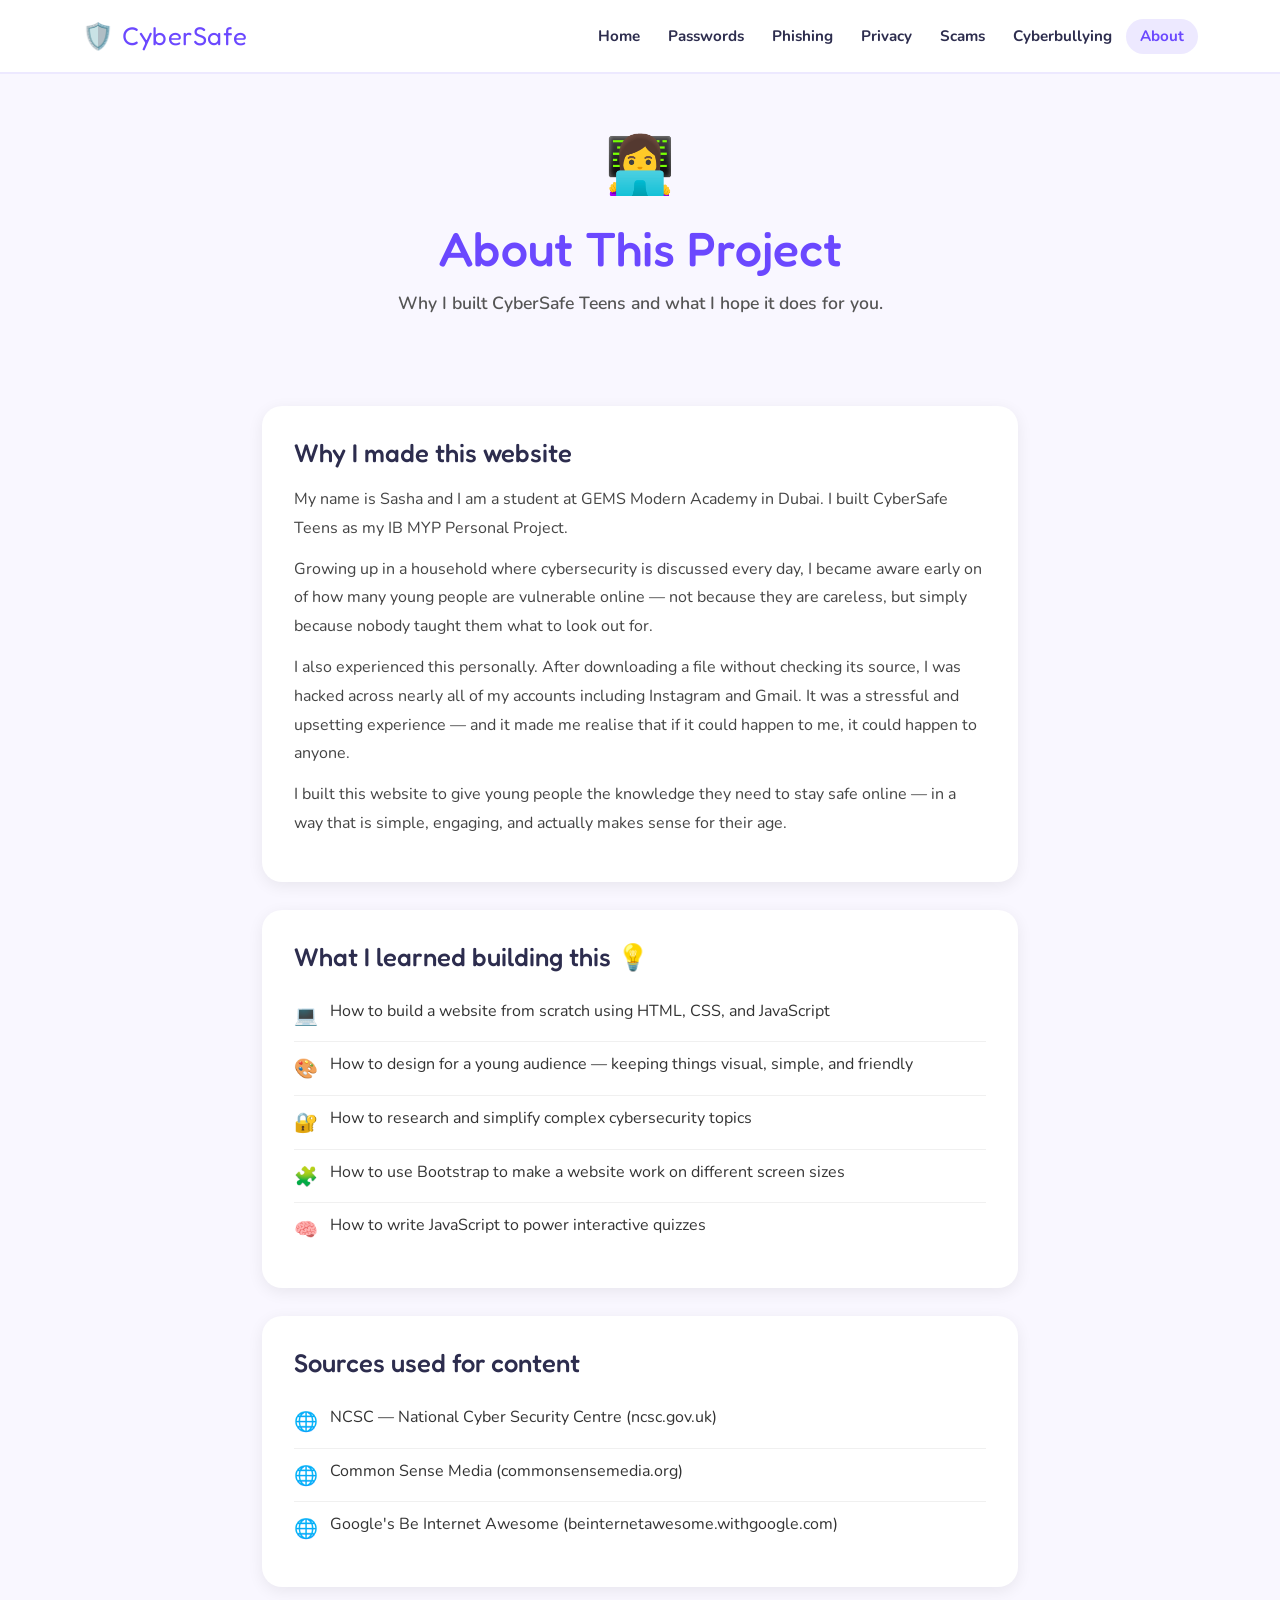
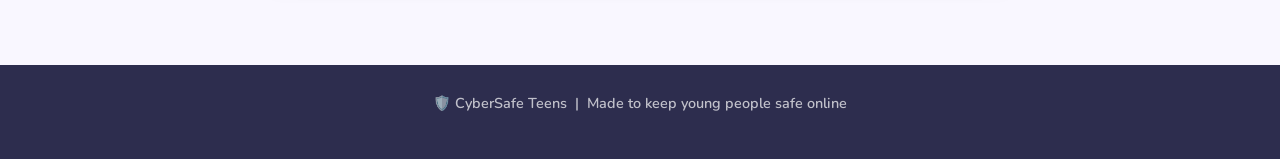
==== about.html @ edcc5175 "Add files via upload" ====
<!DOCTYPE html>
<html lang="en">
<head>
<meta charset="UTF-8">
<meta name="viewport" content="width=device-width, initial-scale=1.0">
<title>About — CyberSafe Teens</title>
<link href="https://cdn.jsdelivr.net/npm/bootstrap@5.3.0/dist/css/bootstrap.min.css" rel="stylesheet">
<link href="https://fonts.googleapis.com/css2?family=Fredoka+One&family=Nunito:wght@400;600;700;800&display=swap" rel="stylesheet">
<link href="style.css" rel="stylesheet">
</head>
<body>
<nav class="navbar navbar-expand-lg sticky-top">
  <div class="container">
    <a class="navbar-brand" href="index.html">🛡️ CyberSafe</a>
    <button class="navbar-toggler" type="button" data-bs-toggle="collapse" data-bs-target="#navMenu"><span class="navbar-toggler-icon"></span></button>
    <div class="collapse navbar-collapse" id="navMenu">
      <ul class="navbar-nav ms-auto">
        <li class="nav-item"><a class="nav-link" href="index.html">Home</a></li>
        <li class="nav-item"><a class="nav-link" href="passwords.html">Passwords</a></li>
        <li class="nav-item"><a class="nav-link" href="phishing.html">Phishing</a></li>
        <li class="nav-item"><a class="nav-link" href="privacy.html">Privacy</a></li>
        <li class="nav-item"><a class="nav-link" href="scams.html">Scams</a></li>
        <li class="nav-item"><a class="nav-link" href="cyberbullying.html">Cyberbullying</a></li>
        <li class="nav-item"><a class="nav-link active" href="about.html">About</a></li>
      </ul>
    </div>
  </div>
</nav>

<div class="topic-banner" style="background:#F9F7FF;">
  <div class="container">
    <div style="font-size:3.5rem;margin-bottom:12px;">👩‍💻</div>
    <h1 style="color:#6B48FF;">About This Project</h1>
    <p>Why I built CyberSafe Teens and what I hope it does for you.</p>
  </div>
</div>

<section class="content-section">
  <div class="container" style="max-width:780px;">
    <div class="content-card">
      <h2>Why I made this website</h2>
      <p>My name is Sasha and I am a student at GEMS Modern Academy in Dubai. I built CyberSafe Teens as my IB MYP Personal Project.</p>
      <p>Growing up in a household where cybersecurity is discussed every day, I became aware early on of how many young people are vulnerable online — not because they are careless, but simply because nobody taught them what to look out for.</p>
      <p>I also experienced this personally. After downloading a file without checking its source, I was hacked across nearly all of my accounts including Instagram and Gmail. It was a stressful and upsetting experience — and it made me realise that if it could happen to me, it could happen to anyone.</p>
      <p>I built this website to give young people the knowledge they need to stay safe online — in a way that is simple, engaging, and actually makes sense for their age.</p>
    </div>
    <div class="content-card">
      <h2>What I learned building this 💡</h2>
      <ul class="tips-list">
        <li><span class="tip-icon">💻</span> How to build a website from scratch using HTML, CSS, and JavaScript</li>
        <li><span class="tip-icon">🎨</span> How to design for a young audience — keeping things visual, simple, and friendly</li>
        <li><span class="tip-icon">🔐</span> How to research and simplify complex cybersecurity topics</li>
        <li><span class="tip-icon">🧩</span> How to use Bootstrap to make a website work on different screen sizes</li>
        <li><span class="tip-icon">🧠</span> How to write JavaScript to power interactive quizzes</li>
      </ul>
    </div>
    <div class="content-card">
      <h2>Sources used for content</h2>
      <ul class="tips-list">
        <li><span class="tip-icon">🌐</span> NCSC — National Cyber Security Centre (ncsc.gov.uk)</li>
        <li><span class="tip-icon">🌐</span> Common Sense Media (commonsensemedia.org)</li>
        <li><span class="tip-icon">🌐</span> Google's Be Internet Awesome (beinternetawesome.withgoogle.com)</li>
      </ul>
    </div>
  </div>
</section>

<footer><div class="container text-center"><p>🛡️ CyberSafe Teens &nbsp;|&nbsp; Made to keep young people safe online</p></div></footer>
<script src="https://cdn.jsdelivr.net/npm/bootstrap@5.3.0/dist/js/bootstrap.bundle.min.js"></script>
</body>
</html>
---- style.css ----
/* ===== GLOBAL ===== */
*, *::before, *::after { box-sizing: border-box; margin: 0; padding: 0; }

body {
  font-family: 'Nunito', sans-serif;
  background: #F9F7FF;
  color: #2D2D4E;
}

/* ===== NAVBAR ===== */
.navbar {
  background: #fff;
  border-bottom: 2px solid #EDE9FF;
  padding: 12px 0;
}

.navbar-brand {
  font-family: 'Fredoka One', cursive;
  font-size: 1.6rem;
  color: #6B48FF !important;
  letter-spacing: 0.5px;
}

.nav-link {
  font-weight: 700;
  color: #2D2D4E !important;
  font-size: 0.95rem;
  padding: 6px 14px !important;
  border-radius: 20px;
  transition: background 0.2s, color 0.2s;
}

.nav-link:hover, .nav-link.active {
  background: #EDE9FF;
  color: #6B48FF !important;
}

/* ===== HERO ===== */
.hero {
  background: linear-gradient(135deg, #6B48FF 0%, #A855F7 100%);
  padding: 80px 20px;
  text-align: center;
  position: relative;
  overflow: hidden;
}

.hero::before {
  content: '';
  position: absolute;
  top: -60px; right: -60px;
  width: 300px; height: 300px;
  background: rgba(255,255,255,0.08);
  border-radius: 50%;
}

.hero::after {
  content: '';
  position: absolute;
  bottom: -80px; left: -40px;
  width: 240px; height: 240px;
  background: rgba(255,255,255,0.06);
  border-radius: 50%;
}

.hero-badge {
  display: inline-block;
  background: rgba(255,255,255,0.2);
  color: #fff;
  font-size: 0.85rem;
  font-weight: 700;
  padding: 6px 18px;
  border-radius: 20px;
  margin-bottom: 20px;
  letter-spacing: 0.5px;
}

.hero-title {
  font-family: 'Fredoka One', cursive;
  font-size: clamp(2.4rem, 6vw, 4rem);
  color: #fff;
  margin-bottom: 16px;
  line-height: 1.1;
}

.hero-subtitle {
  font-size: clamp(1rem, 2.5vw, 1.25rem);
  color: rgba(255,255,255,0.9);
  max-width: 520px;
  margin: 0 auto 32px;
  font-weight: 600;
  line-height: 1.6;
}

.btn-main {
  display: inline-block;
  background: #fff;
  color: #6B48FF;
  font-family: 'Nunito', sans-serif;
  font-weight: 800;
  font-size: 1.05rem;
  padding: 14px 36px;
  border-radius: 30px;
  text-decoration: none;
  transition: transform 0.2s, box-shadow 0.2s;
  box-shadow: 0 4px 20px rgba(0,0,0,0.15);
}

.btn-main:hover {
  transform: translateY(-3px);
  box-shadow: 0 8px 28px rgba(0,0,0,0.2);
  color: #6B48FF;
}

/* ===== TOPICS SECTION ===== */
.topics-section {
  padding: 70px 20px;
}

.section-title {
  font-family: 'Fredoka One', cursive;
  font-size: 2rem;
  text-align: center;
  color: #2D2D4E;
  margin-bottom: 40px;
}

/* ===== TOPIC CARDS ===== */
.topic-card {
  display: block;
  background: #fff;
  border-radius: 20px;
  padding: 32px 24px;
  text-decoration: none;
  color: #2D2D4E;
  border: 2.5px solid transparent;
  transition: transform 0.25s, box-shadow 0.25s, border-color 0.25s;
  box-shadow: 0 4px 16px rgba(0,0,0,0.07);
  height: 100%;
}

.topic-card:hover {
  transform: translateY(-6px);
  box-shadow: 0 12px 32px rgba(0,0,0,0.13);
  color: #2D2D4E;
}

.topic-green:hover  { border-color: #22C55E; }
.topic-blue:hover   { border-color: #3B82F6; }
.topic-purple:hover { border-color: #A855F7; }
.topic-orange:hover { border-color: #F97316; }
.topic-pink:hover   { border-color: #EC4899; }

.topic-icon {
  font-size: 2.8rem;
  margin-bottom: 16px;
}

.topic-card h3 {
  font-family: 'Fredoka One', cursive;
  font-size: 1.5rem;
  margin-bottom: 10px;
}

.topic-card p {
  font-size: 0.95rem;
  line-height: 1.6;
  color: #555;
  margin-bottom: 20px;
}

.topic-link {
  font-weight: 800;
  font-size: 0.9rem;
  color: #6B48FF;
}

.topic-green  .topic-link { color: #16A34A; }
.topic-blue   .topic-link { color: #2563EB; }
.topic-purple .topic-link { color: #9333EA; }
.topic-orange .topic-link { color: #EA580C; }
.topic-pink   .topic-link { color: #DB2777; }

/* ===== TOPIC PAGE ===== */
.topic-banner {
  padding: 50px 20px 40px;
  text-align: center;
}

.topic-banner h1 {
  font-family: 'Fredoka One', cursive;
  font-size: clamp(2rem, 5vw, 3rem);
  margin-bottom: 12px;
}

.topic-banner p {
  font-size: 1.1rem;
  max-width: 560px;
  margin: 0 auto;
  color: #555;
  font-weight: 600;
}

.banner-green  { background: #F0FDF4; }
.banner-blue   { background: #EFF6FF; }
.banner-purple { background: #FAF5FF; }
.banner-orange { background: #FFF7ED; }
.banner-pink   { background: #FDF2F8; }

.content-section {
  padding: 50px 20px;
}

.content-card {
  background: #fff;
  border-radius: 20px;
  padding: 32px;
  box-shadow: 0 4px 16px rgba(0,0,0,0.07);
  margin-bottom: 28px;
}

.content-card h2 {
  font-family: 'Fredoka One', cursive;
  font-size: 1.6rem;
  margin-bottom: 16px;
  color: #2D2D4E;
}

.content-card p {
  font-size: 1rem;
  line-height: 1.8;
  color: #444;
  margin-bottom: 12px;
}

.tips-list {
  list-style: none;
  padding: 0;
  margin: 0;
}

.tips-list li {
  font-size: 1rem;
  padding: 10px 0;
  border-bottom: 1px solid #f0f0f0;
  display: flex;
  align-items: flex-start;
  gap: 12px;
  line-height: 1.6;
  color: #333;
}

.tips-list li:last-child { border-bottom: none; }

.tip-icon {
  font-size: 1.2rem;
  flex-shrink: 0;
  margin-top: 2px;
}

/* ===== QUIZ ===== */
.quiz-section {
  background: #fff;
  border-radius: 24px;
  padding: 36px;
  box-shadow: 0 4px 24px rgba(0,0,0,0.08);
  max-width: 680px;
  margin: 0 auto 60px;
}

.quiz-section h2 {
  font-family: 'Fredoka One', cursive;
  font-size: 1.8rem;
  margin-bottom: 8px;
  color: #2D2D4E;
}

.quiz-progress {
  font-size: 0.85rem;
  color: #888;
  font-weight: 700;
  margin-bottom: 6px;
}

.progress-bar-wrap {
  background: #EDE9FF;
  border-radius: 10px;
  height: 8px;
  margin-bottom: 28px;
  overflow: hidden;
}

.progress-bar-fill {
  height: 100%;
  background: #6B48FF;
  border-radius: 10px;
  transition: width 0.4s ease;
}

.quiz-question {
  font-size: 1.1rem;
  font-weight: 700;
  margin-bottom: 20px;
  color: #2D2D4E;
  line-height: 1.5;
}

.quiz-options {
  display: flex;
  flex-direction: column;
  gap: 12px;
  margin-bottom: 20px;
}

.quiz-option {
  background: #F9F7FF;
  border: 2px solid #EDE9FF;
  border-radius: 14px;
  padding: 14px 20px;
  font-size: 1rem;
  font-weight: 600;
  font-family: 'Nunito', sans-serif;
  cursor: pointer;
  text-align: left;
  transition: background 0.2s, border-color 0.2s, transform 0.15s;
  color: #2D2D4E;
}

.quiz-option:hover:not(:disabled) {
  background: #EDE9FF;
  border-color: #6B48FF;
  transform: translateX(4px);
}

.quiz-option.correct {
  background: #F0FDF4;
  border-color: #22C55E;
  color: #15803D;
}

.quiz-option.wrong {
  background: #FEF2F2;
  border-color: #EF4444;
  color: #B91C1C;
}

.quiz-option:disabled { cursor: default; }

.quiz-feedback {
  border-radius: 14px;
  padding: 16px 20px;
  font-size: 0.95rem;
  font-weight: 700;
  margin-bottom: 20px;
  display: none;
  line-height: 1.6;
}

.quiz-feedback.correct {
  background: #F0FDF4;
  color: #15803D;
  border: 2px solid #86EFAC;
  display: block;
}

.quiz-feedback.wrong {
  background: #FEF2F2;
  color: #B91C1C;
  border: 2px solid #FCA5A5;
  display: block;
}

.quiz-nav {
  display: flex;
  justify-content: flex-end;
}

.btn-next {
  background: #6B48FF;
  color: #fff;
  border: none;
  border-radius: 30px;
  padding: 12px 32px;
  font-family: 'Nunito', sans-serif;
  font-weight: 800;
  font-size: 1rem;
  cursor: pointer;
  transition: background 0.2s, transform 0.15s;
  display: none;
}

.btn-next:hover { background: #5636e0; transform: translateY(-2px); }

.quiz-score {
  text-align: center;
  padding: 20px 0;
  display: none;
}

.score-number {
  font-family: 'Fredoka One', cursive;
  font-size: 4rem;
  color: #6B48FF;
  display: block;
  line-height: 1;
  margin-bottom: 8px;
}

.quiz-score p {
  font-size: 1.1rem;
  color: #555;
  margin-bottom: 24px;
  font-weight: 600;
}

.btn-retry {
  background: #EDE9FF;
  color: #6B48FF;
  border: none;
  border-radius: 30px;
  padding: 12px 32px;
  font-family: 'Nunito', sans-serif;
  font-weight: 800;
  font-size: 1rem;
  cursor: pointer;
  transition: background 0.2s;
}

.btn-retry:hover { background: #d8d0ff; }

/* ===== FOOTER ===== */
footer {
  background: #2D2D4E;
  color: rgba(255,255,255,0.7);
  padding: 28px 20px;
  font-size: 0.9rem;
  font-weight: 600;
}
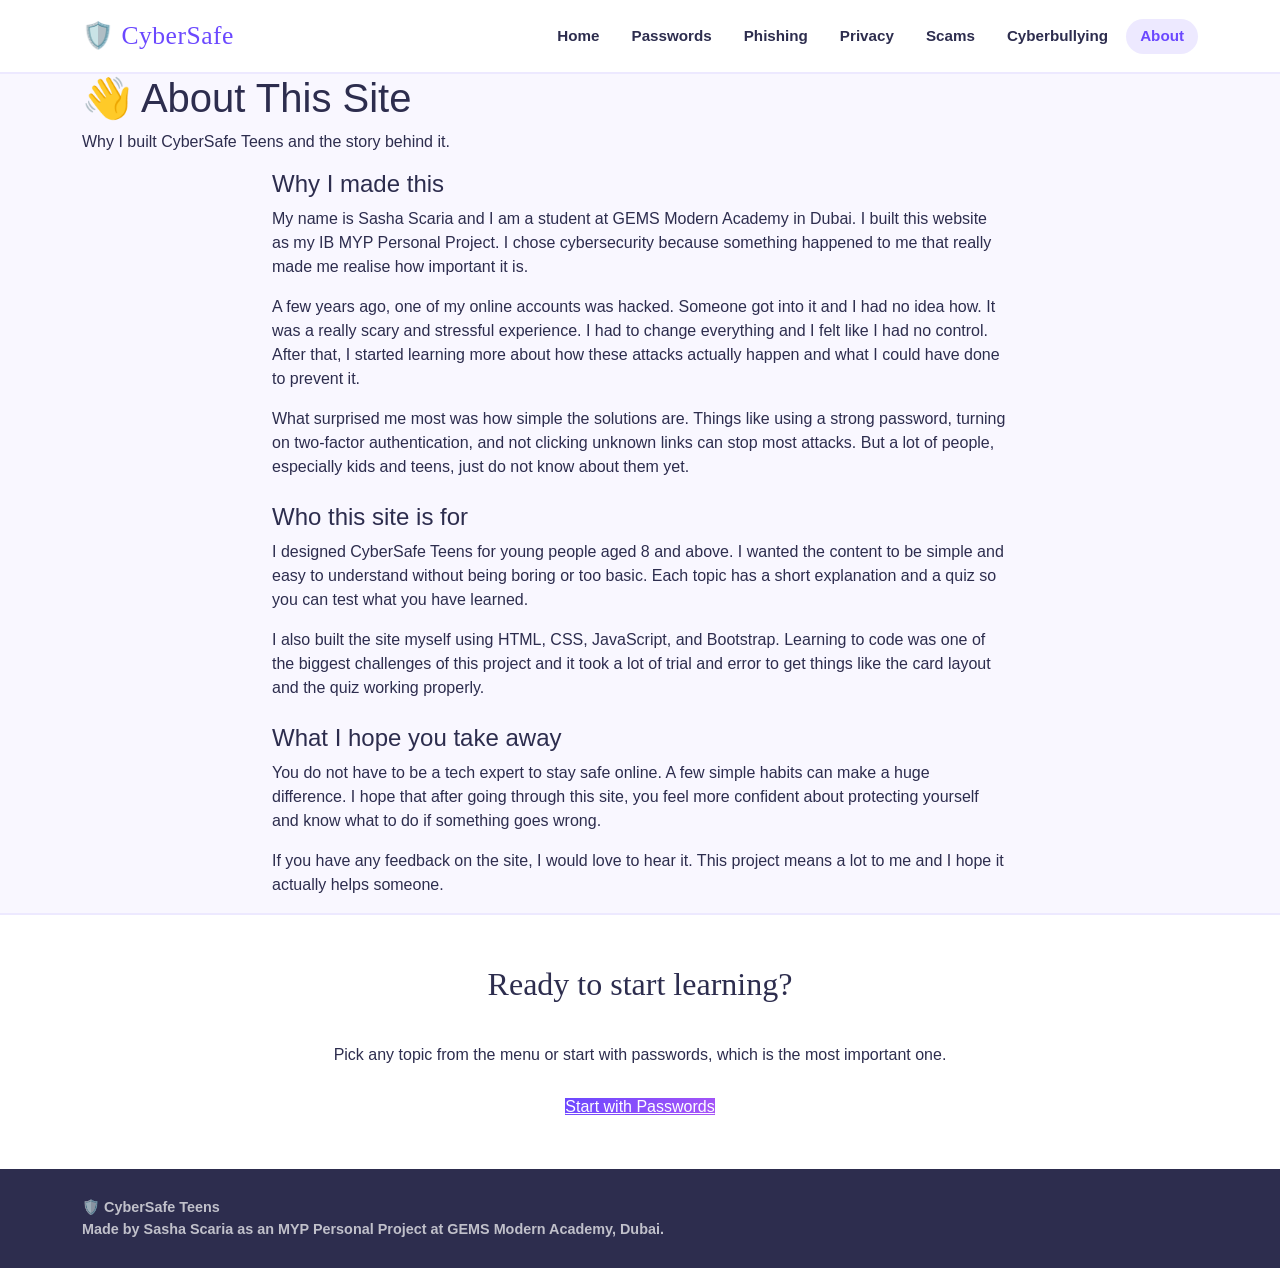
==== commit 0b9f6513: "upd" ====
--- a/about.html
+++ b/about.html
@@ -1,20 +1,22 @@
 <!DOCTYPE html>
 <html lang="en">
 <head>
-<meta charset="UTF-8">
-<meta name="viewport" content="width=device-width, initial-scale=1.0">
-<title>About — CyberSafe Teens</title>
-<link href="https://cdn.jsdelivr.net/npm/bootstrap@5.3.0/dist/css/bootstrap.min.css" rel="stylesheet">
-<link href="https://fonts.googleapis.com/css2?family=Fredoka+One&family=Nunito:wght@400;600;700;800&display=swap" rel="stylesheet">
-<link href="style.css" rel="stylesheet">
+  <meta charset="UTF-8">
+  <meta name="viewport" content="width=device-width, initial-scale=1.0">
+  <title>About | CyberSafe Teens</title>
+  <link href="https://cdn.jsdelivr.net/npm/bootstrap@5.3.0/dist/css/bootstrap.min.css" rel="stylesheet">
+  <link rel="stylesheet" href="style.css">
 </head>
 <body>
-<nav class="navbar navbar-expand-lg sticky-top">
+
+<nav class="navbar navbar-expand-lg">
   <div class="container">
     <a class="navbar-brand" href="index.html">🛡️ CyberSafe</a>
-    <button class="navbar-toggler" type="button" data-bs-toggle="collapse" data-bs-target="#navMenu"><span class="navbar-toggler-icon"></span></button>
+    <button class="navbar-toggler" type="button" data-bs-toggle="collapse" data-bs-target="#navMenu">
+      <span class="navbar-toggler-icon"></span>
+    </button>
     <div class="collapse navbar-collapse" id="navMenu">
-      <ul class="navbar-nav ms-auto">
+      <ul class="navbar-nav ms-auto gap-1">
         <li class="nav-item"><a class="nav-link" href="index.html">Home</a></li>
         <li class="nav-item"><a class="nav-link" href="passwords.html">Passwords</a></li>
         <li class="nav-item"><a class="nav-link" href="phishing.html">Phishing</a></li>
@@ -27,45 +29,83 @@
   </div>
 </nav>
 
-<div class="topic-banner" style="background:#F9F7FF;">
+<div class="page-hero">
   <div class="container">
-    <div style="font-size:3.5rem;margin-bottom:12px;">👩‍💻</div>
-    <h1 style="color:#6B48FF;">About This Project</h1>
-    <p>Why I built CyberSafe Teens and what I hope it does for you.</p>
+    <h1>👋 About This Site</h1>
+    <p>Why I built CyberSafe Teens and the story behind it.</p>
   </div>
 </div>
 
-<section class="content-section">
-  <div class="container" style="max-width:780px;">
-    <div class="content-card">
-      <h2>Why I made this website</h2>
-      <p>My name is Sasha and I am a student at GEMS Modern Academy in Dubai. I built CyberSafe Teens as my IB MYP Personal Project.</p>
-      <p>Growing up in a household where cybersecurity is discussed every day, I became aware early on of how many young people are vulnerable online — not because they are careless, but simply because nobody taught them what to look out for.</p>
-      <p>I also experienced this personally. After downloading a file without checking its source, I was hacked across nearly all of my accounts including Instagram and Gmail. It was a stressful and upsetting experience — and it made me realise that if it could happen to me, it could happen to anyone.</p>
-      <p>I built this website to give young people the knowledge they need to stay safe online — in a way that is simple, engaging, and actually makes sense for their age.</p>
-    </div>
-    <div class="content-card">
-      <h2>What I learned building this 💡</h2>
-      <ul class="tips-list">
-        <li><span class="tip-icon">💻</span> How to build a website from scratch using HTML, CSS, and JavaScript</li>
-        <li><span class="tip-icon">🎨</span> How to design for a young audience — keeping things visual, simple, and friendly</li>
-        <li><span class="tip-icon">🔐</span> How to research and simplify complex cybersecurity topics</li>
-        <li><span class="tip-icon">🧩</span> How to use Bootstrap to make a website work on different screen sizes</li>
-        <li><span class="tip-icon">🧠</span> How to write JavaScript to power interactive quizzes</li>
-      </ul>
-    </div>
-    <div class="content-card">
-      <h2>Sources used for content</h2>
-      <ul class="tips-list">
-        <li><span class="tip-icon">🌐</span> NCSC — National Cyber Security Centre (ncsc.gov.uk)</li>
-        <li><span class="tip-icon">🌐</span> Common Sense Media (commonsensemedia.org)</li>
-        <li><span class="tip-icon">🌐</span> Google's Be Internet Awesome (beinternetawesome.withgoogle.com)</li>
-      </ul>
+<section class="section-pad">
+  <div class="container">
+    <div class="row justify-content-center">
+      <div class="col-lg-8">
+
+        <div class="info-card" style="margin-bottom: 24px;">
+          <h4>Why I made this</h4>
+          <p>
+            My name is Sasha Scaria and I am a student at GEMS Modern Academy in Dubai.
+            I built this website as my IB MYP Personal Project. I chose cybersecurity because
+            something happened to me that really made me realise how important it is.
+          </p>
+          <p style="margin-top: 14px;">
+            A few years ago, one of my online accounts was hacked. Someone got into it and I had no idea how.
+            It was a really scary and stressful experience. I had to change everything and I felt like I had no control.
+            After that, I started learning more about how these attacks actually happen and what I could have done to prevent it.
+          </p>
+          <p style="margin-top: 14px;">
+            What surprised me most was how simple the solutions are. Things like using a strong password,
+            turning on two-factor authentication, and not clicking unknown links can stop most attacks.
+            But a lot of people, especially kids and teens, just do not know about them yet.
+          </p>
+        </div>
+
+        <div class="info-card" style="margin-bottom: 24px;">
+          <h4>Who this site is for</h4>
+          <p>
+            I designed CyberSafe Teens for young people aged 8 and above. I wanted the content to be simple and easy to understand
+            without being boring or too basic. Each topic has a short explanation and a quiz so you can test what you have learned.
+          </p>
+          <p style="margin-top: 14px;">
+            I also built the site myself using HTML, CSS, JavaScript, and Bootstrap.
+            Learning to code was one of the biggest challenges of this project and it took a lot of trial and error
+            to get things like the card layout and the quiz working properly.
+          </p>
+        </div>
+
+        <div class="info-card">
+          <h4>What I hope you take away</h4>
+          <p>
+            You do not have to be a tech expert to stay safe online. A few simple habits can make a huge difference.
+            I hope that after going through this site, you feel more confident about protecting yourself
+            and know what to do if something goes wrong.
+          </p>
+          <p style="margin-top: 14px;">
+            If you have any feedback on the site, I would love to hear it. This project means a lot to me
+            and I hope it actually helps someone.
+          </p>
+        </div>
+
+      </div>
     </div>
   </div>
 </section>
 
-<footer><div class="container text-center"><p>🛡️ CyberSafe Teens &nbsp;|&nbsp; Made to keep young people safe online</p></div></footer>
+<section style="background:#fff; padding: 50px 0; border-top: 2px solid #EDE9FF;">
+  <div class="container text-center">
+    <h2 class="section-title">Ready to start learning?</h2>
+    <p class="section-sub" style="margin-bottom: 28px;">Pick any topic from the menu or start with passwords, which is the most important one.</p>
+    <a href="passwords.html" class="btn-hero" style="background: linear-gradient(135deg, #6B48FF, #A855F7); color: #fff;">Start with Passwords</a>
+  </div>
+</section>
+
+<footer>
+  <div class="container">
+    <span class="footer-brand">🛡️ CyberSafe Teens</span>
+    <p style="margin:0;">Made by Sasha Scaria as an MYP Personal Project at GEMS Modern Academy, Dubai.</p>
+  </div>
+</footer>
+
 <script src="https://cdn.jsdelivr.net/npm/bootstrap@5.3.0/dist/js/bootstrap.bundle.min.js"></script>
 </body>
 </html>
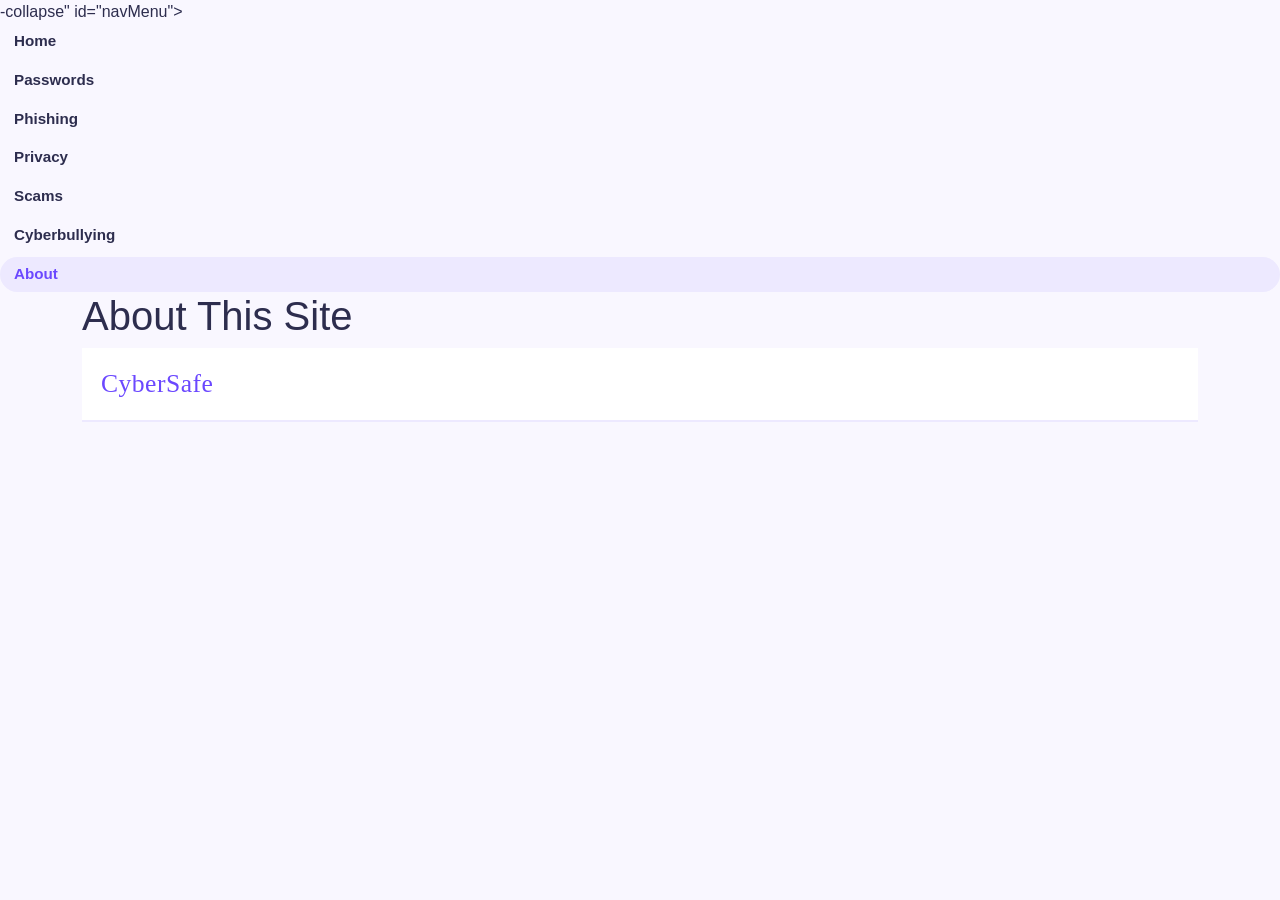
==== commit 658dbe5d: "Update about.html" ====
--- a/about.html
+++ b/about.html
@@ -1,21 +1,4 @@
-<!DOCTYPE html>
-<html lang="en">
-<head>
-  <meta charset="UTF-8">
-  <meta name="viewport" content="width=device-width, initial-scale=1.0">
-  <title>About | CyberSafe Teens</title>
-  <link href="https://cdn.jsdelivr.net/npm/bootstrap@5.3.0/dist/css/bootstrap.min.css" rel="stylesheet">
-  <link rel="stylesheet" href="style.css">
-</head>
-<body>
-
-<nav class="navbar navbar-expand-lg">
-  <div class="container">
-    <a class="navbar-brand" href="index.html">🛡️ CyberSafe</a>
-    <button class="navbar-toggler" type="button" data-bs-toggle="collapse" data-bs-target="#navMenu">
-      <span class="navbar-toggler-icon"></span>
-    </button>
-    <div class="collapse navbar-collapse" id="navMenu">
+-collapse" id="navMenu">
       <ul class="navbar-nav ms-auto gap-1">
         <li class="nav-item"><a class="nav-link" href="index.html">Home</a></li>
         <li class="nav-item"><a class="nav-link" href="passwords.html">Passwords</a></li>
@@ -31,7 +14,24 @@
 
 <div class="page-hero">
   <div class="container">
-    <h1>👋 About This Site</h1>
+    <h1> About This Site</h1><!DOCTYPE html>
+<html lang="en">
+<head>
+  <meta charset="UTF-8">
+  <meta name="viewport" content="width=device-width, initial-scale=1.0">
+  <title>About | CyberSafe Teens</title>
+  <link href="https://cdn.jsdelivr.net/npm/bootstrap@5.3.0/dist/css/bootstrap.min.css" rel="stylesheet">
+  <link rel="stylesheet" href="style.css">
+</head>
+<body>
+
+<nav class="navbar navbar-expand-lg">
+  <div class="container">
+    <a class="navbar-brand" href="index.html">️ CyberSafe</a>
+    <button class="navbar-toggler" type="button" data-bs-toggle="collapse" data-bs-target="#navMenu">
+      <span class="navbar-toggler-icon"></span>
+    </button>
+    <div class="collapse navbar
     <p>Why I built CyberSafe Teens and the story behind it.</p>
   </div>
 </div>
@@ -101,7 +101,7 @@
 
 <footer>
   <div class="container">
-    <span class="footer-brand">🛡️ CyberSafe Teens</span>
+    <span class="footer-brand">️ CyberSafe Teens</span>
     <p style="margin:0;">Made by Sasha Scaria as an MYP Personal Project at GEMS Modern Academy, Dubai.</p>
   </div>
 </footer>
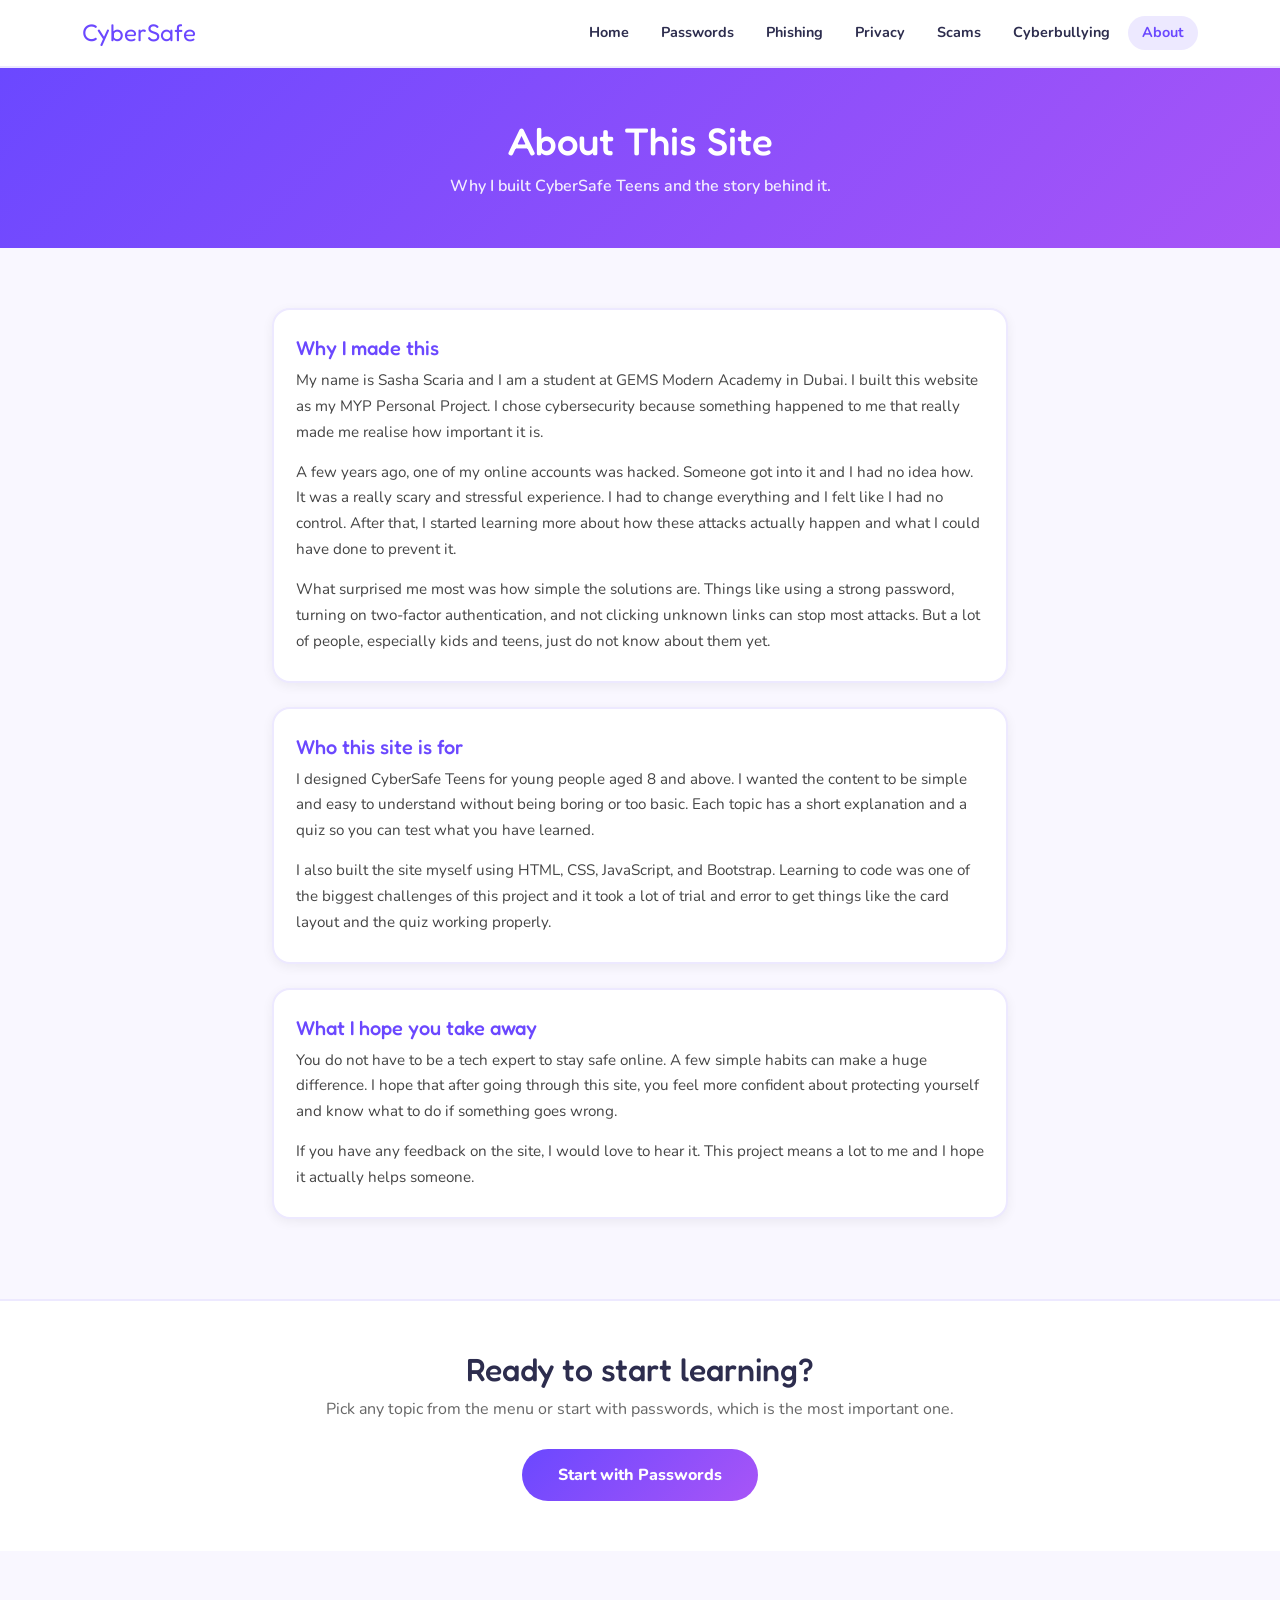
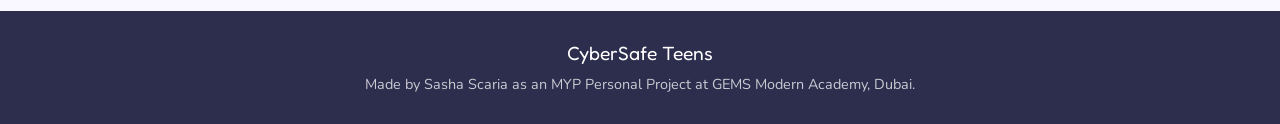
==== commit 01acd26b: "Update about.html" ====
--- a/about.html
+++ b/about.html
@@ -1,4 +1,21 @@
--collapse" id="navMenu">
+<!DOCTYPE html>
+<html lang="en">
+<head>
+  <meta charset="UTF-8">
+  <meta name="viewport" content="width=device-width, initial-scale=1.0">
+  <title>About | CyberSafe Teens</title>
+  <link href="https://cdn.jsdelivr.net/npm/bootstrap@5.3.0/dist/css/bootstrap.min.css" rel="stylesheet">
+  <link rel="stylesheet" href="style.css">
+</head>
+<body>
+
+<nav class="navbar navbar-expand-lg">
+  <div class="container">
+    <a class="navbar-brand" href="index.html">CyberSafe</a>
+    <button class="navbar-toggler" type="button" data-bs-toggle="collapse" data-bs-target="#navMenu">
+      <span class="navbar-toggler-icon"></span>
+    </button>
+    <div class="collapse navbar-collapse" id="navMenu">
       <ul class="navbar-nav ms-auto gap-1">
         <li class="nav-item"><a class="nav-link" href="index.html">Home</a></li>
         <li class="nav-item"><a class="nav-link" href="passwords.html">Passwords</a></li>
@@ -14,24 +31,7 @@
 
 <div class="page-hero">
   <div class="container">
-    <h1> About This Site</h1><!DOCTYPE html>
-<html lang="en">
-<head>
-  <meta charset="UTF-8">
-  <meta name="viewport" content="width=device-width, initial-scale=1.0">
-  <title>About | CyberSafe Teens</title>
-  <link href="https://cdn.jsdelivr.net/npm/bootstrap@5.3.0/dist/css/bootstrap.min.css" rel="stylesheet">
-  <link rel="stylesheet" href="style.css">
-</head>
-<body>
-
-<nav class="navbar navbar-expand-lg">
-  <div class="container">
-    <a class="navbar-brand" href="index.html">️ CyberSafe</a>
-    <button class="navbar-toggler" type="button" data-bs-toggle="collapse" data-bs-target="#navMenu">
-      <span class="navbar-toggler-icon"></span>
-    </button>
-    <div class="collapse navbar
+    <h1>About This Site</h1>
     <p>Why I built CyberSafe Teens and the story behind it.</p>
   </div>
 </div>
@@ -45,7 +45,7 @@
           <h4>Why I made this</h4>
           <p>
             My name is Sasha Scaria and I am a student at GEMS Modern Academy in Dubai.
-            I built this website as my IB MYP Personal Project. I chose cybersecurity because
+            I built this website as my MYP Personal Project. I chose cybersecurity because
             something happened to me that really made me realise how important it is.
           </p>
           <p style="margin-top: 14px;">
@@ -101,7 +101,7 @@
 
 <footer>
   <div class="container">
-    <span class="footer-brand">️ CyberSafe Teens</span>
+    <span class="footer-brand">CyberSafe Teens</span>
     <p style="margin:0;">Made by Sasha Scaria as an MYP Personal Project at GEMS Modern Academy, Dubai.</p>
   </div>
 </footer>
--- a/style.css
+++ b/style.css
@@ -1,237 +1,171 @@
-/* ===== GLOBAL ===== */
-*, *::before, *::after { box-sizing: border-box; margin: 0; padding: 0; }
+/* CyberSafe Teens - Main Stylesheet */
+
+@import url('https://fonts.googleapis.com/css2?family=Fredoka+One&family=Nunito:wght@400;600;700;800&display=swap');
+
+:root {
+  --purple: #6B48FF;
+  --purple-light: #A855F7;
+  --bg: #F9F7FF;
+  --navy: #2D2D4E;
+  --card-border: #EDE9FF;
+  --green: #22C55E;
+  --red: #EF4444;
+}
 
 body {
   font-family: 'Nunito', sans-serif;
-  background: #F9F7FF;
-  color: #2D2D4E;
-}
-
-/* ===== NAVBAR ===== */
+  background: var(--bg);
+  color: var(--navy);
+  margin: 0;
+  padding: 0;
+}
+
+/*  Navbar  */
 .navbar {
   background: #fff;
-  border-bottom: 2px solid #EDE9FF;
-  padding: 12px 0;
+  border-bottom: 2px solid var(--card-border);
+  padding: 10px 24px;
 }
 
 .navbar-brand {
   font-family: 'Fredoka One', cursive;
-  font-size: 1.6rem;
-  color: #6B48FF !important;
-  letter-spacing: 0.5px;
+  font-size: 1.5rem;
+  color: var(--purple) !important;
 }
 
 .nav-link {
   font-weight: 700;
-  color: #2D2D4E !important;
-  font-size: 0.95rem;
+  color: var(--navy) !important;
+  border-radius: 20px;
   padding: 6px 14px !important;
-  border-radius: 20px;
-  transition: background 0.2s, color 0.2s;
-}
-
-.nav-link:hover, .nav-link.active {
-  background: #EDE9FF;
-  color: #6B48FF !important;
-}
-
-/* ===== HERO ===== */
+  font-size: 0.9rem;
+  transition: background 0.2s;
+}
+
+.nav-link:hover,
+.nav-link.active {
+  background: var(--card-border);
+  color: var(--purple) !important;
+}
+
+/*  Hero  */
 .hero {
-  background: linear-gradient(135deg, #6B48FF 0%, #A855F7 100%);
-  padding: 80px 20px;
-  text-align: center;
-  position: relative;
-  overflow: hidden;
-}
-
-.hero::before {
-  content: '';
-  position: absolute;
-  top: -60px; right: -60px;
-  width: 300px; height: 300px;
-  background: rgba(255,255,255,0.08);
-  border-radius: 50%;
-}
-
-.hero::after {
-  content: '';
-  position: absolute;
-  bottom: -80px; left: -40px;
-  width: 240px; height: 240px;
-  background: rgba(255,255,255,0.06);
-  border-radius: 50%;
-}
-
-.hero-badge {
-  display: inline-block;
-  background: rgba(255,255,255,0.2);
-  color: #fff;
-  font-size: 0.85rem;
-  font-weight: 700;
-  padding: 6px 18px;
-  border-radius: 20px;
-  margin-bottom: 20px;
-  letter-spacing: 0.5px;
-}
-
-.hero-title {
-  font-family: 'Fredoka One', cursive;
-  font-size: clamp(2.4rem, 6vw, 4rem);
-  color: #fff;
-  margin-bottom: 16px;
-  line-height: 1.1;
-}
-
-.hero-subtitle {
-  font-size: clamp(1rem, 2.5vw, 1.25rem);
+  background: linear-gradient(135deg, var(--purple) 0%, var(--purple-light) 100%);
+  padding: 80px 24px;
+  text-align: center;
+}
+
+.hero h1 {
+  font-family: 'Fredoka One', cursive;
+  font-size: 3rem;
+  color: #fff;
+  margin-bottom: 14px;
+}
+
+.hero p {
   color: rgba(255,255,255,0.9);
-  max-width: 520px;
-  margin: 0 auto 32px;
+  font-size: 1.1rem;
   font-weight: 600;
-  line-height: 1.6;
-}
-
-.btn-main {
-  display: inline-block;
+  max-width: 560px;
+  margin: 0 auto 28px;
+}
+
+.btn-hero {
   background: #fff;
-  color: #6B48FF;
-  font-family: 'Nunito', sans-serif;
+  color: var(--purple);
   font-weight: 800;
-  font-size: 1.05rem;
   padding: 14px 36px;
   border-radius: 30px;
   text-decoration: none;
-  transition: transform 0.2s, box-shadow 0.2s;
-  box-shadow: 0 4px 20px rgba(0,0,0,0.15);
-}
-
-.btn-main:hover {
-  transform: translateY(-3px);
-  box-shadow: 0 8px 28px rgba(0,0,0,0.2);
-  color: #6B48FF;
-}
-
-/* ===== TOPICS SECTION ===== */
-.topics-section {
-  padding: 70px 20px;
-}
-
+  font-size: 1rem;
+  display: inline-block;
+  transition: opacity 0.2s;
+}
+
+.btn-hero:hover {
+  opacity: 0.9;
+  color: var(--purple);
+}
+
+/*  section headings  */
 .section-title {
   font-family: 'Fredoka One', cursive;
   font-size: 2rem;
   text-align: center;
-  color: #2D2D4E;
-  margin-bottom: 40px;
-}
-
-/* ===== TOPIC CARDS ===== */
+  margin-bottom: 8px;
+}
+
+.section-sub {
+  text-align: center;
+  color: #666;
+  font-size: 1rem;
+  margin-bottom: 36px;
+}
+
+/*  topic cards (for da homepage) */
 .topic-card {
-  display: block;
   background: #fff;
   border-radius: 20px;
-  padding: 32px 24px;
+  padding: 28px 22px;
+  border: 2.5px solid var(--card-border);
+  box-shadow: 0 4px 16px rgba(0,0,0,0.06);
   text-decoration: none;
-  color: #2D2D4E;
-  border: 2.5px solid transparent;
-  transition: transform 0.25s, box-shadow 0.25s, border-color 0.25s;
-  box-shadow: 0 4px 16px rgba(0,0,0,0.07);
+  color: var(--navy);
+  display: block;
+  transition: transform 0.2s, box-shadow 0.2s;
   height: 100%;
 }
 
 .topic-card:hover {
-  transform: translateY(-6px);
-  box-shadow: 0 12px 32px rgba(0,0,0,0.13);
-  color: #2D2D4E;
-}
-
-.topic-green:hover  { border-color: #22C55E; }
-.topic-blue:hover   { border-color: #3B82F6; }
-.topic-purple:hover { border-color: #A855F7; }
-.topic-orange:hover { border-color: #F97316; }
-.topic-pink:hover   { border-color: #EC4899; }
-
-.topic-icon {
+  transform: translateY(-4px);
+  box-shadow: 0 10px 28px rgba(107,72,255,0.14);
+  color: var(--navy);
+}
+
+.topic-card .card-icon {
   font-size: 2.8rem;
-  margin-bottom: 16px;
+  margin-bottom: 12px;
+  display: block;
 }
 
 .topic-card h3 {
   font-family: 'Fredoka One', cursive;
-  font-size: 1.5rem;
-  margin-bottom: 10px;
+  font-size: 1.4rem;
+  margin-bottom: 8px;
 }
 
 .topic-card p {
   font-size: 0.95rem;
+  color: #555;
   line-height: 1.6;
-  color: #555;
+  margin: 0;
+}
+
+/*  ccontent cards (topic pages)  */
+.info-card {
+  background: #fff;
+  border-radius: 18px;
+  padding: 26px 22px;
+  border: 2px solid var(--card-border);
+  box-shadow: 0 3px 12px rgba(0,0,0,0.06);
   margin-bottom: 20px;
 }
 
-.topic-link {
-  font-weight: 800;
-  font-size: 0.9rem;
-  color: #6B48FF;
-}
-
-.topic-green  .topic-link { color: #16A34A; }
-.topic-blue   .topic-link { color: #2563EB; }
-.topic-purple .topic-link { color: #9333EA; }
-.topic-orange .topic-link { color: #EA580C; }
-.topic-pink   .topic-link { color: #DB2777; }
-
-/* ===== TOPIC PAGE ===== */
-.topic-banner {
-  padding: 50px 20px 40px;
-  text-align: center;
-}
-
-.topic-banner h1 {
-  font-family: 'Fredoka One', cursive;
-  font-size: clamp(2rem, 5vw, 3rem);
-  margin-bottom: 12px;
-}
-
-.topic-banner p {
-  font-size: 1.1rem;
-  max-width: 560px;
-  margin: 0 auto;
-  color: #555;
-  font-weight: 600;
-}
-
-.banner-green  { background: #F0FDF4; }
-.banner-blue   { background: #EFF6FF; }
-.banner-purple { background: #FAF5FF; }
-.banner-orange { background: #FFF7ED; }
-.banner-pink   { background: #FDF2F8; }
-
-.content-section {
-  padding: 50px 20px;
-}
-
-.content-card {
-  background: #fff;
-  border-radius: 20px;
-  padding: 32px;
-  box-shadow: 0 4px 16px rgba(0,0,0,0.07);
-  margin-bottom: 28px;
-}
-
-.content-card h2 {
-  font-family: 'Fredoka One', cursive;
-  font-size: 1.6rem;
-  margin-bottom: 16px;
-  color: #2D2D4E;
-}
-
-.content-card p {
-  font-size: 1rem;
-  line-height: 1.8;
+.info-card h4 {
+  font-family: 'Fredoka One', cursive;
+  font-size: 1.25rem;
+  margin-bottom: 8px;
+  color: var(--purple);
+}
+
+.info-card p {
+  font-size: 0.95rem;
   color: #444;
-  margin-bottom: 12px;
-}
-
+  line-height: 1.7;
+  margin: 0;
+}
+
+/*  tips list */
 .tips-list {
   list-style: none;
   padding: 0;
@@ -239,199 +173,240 @@
 }
 
 .tips-list li {
+  padding: 10px 0 10px 32px;
+  position: relative;
+  font-size: 0.95rem;
+  line-height: 1.6;
+  border-bottom: 1px solid var(--card-border);
+}
+
+.tips-list li:last-child {
+  border-bottom: none;
+}
+
+.tips-list li::before {
+  content: "";
+  position: absolute;
+  left: 0;
+  color: var(--green);
+  font-weight: 800;
+  font-size: 1.1rem;
+}
+
+/* ---- Page hero (topic pages) ---- */
+.page-hero {
+  background: linear-gradient(135deg, var(--purple) 0%, var(--purple-light) 100%);
+  padding: 50px 24px;
+  text-align: center;
+  color: #fff;
+}
+
+.page-hero h1 {
+  font-family: 'Fredoka One', cursive;
+  font-size: 2.4rem;
+  margin-bottom: 10px;
+}
+
+.page-hero p {
   font-size: 1rem;
-  padding: 10px 0;
-  border-bottom: 1px solid #f0f0f0;
-  display: flex;
-  align-items: flex-start;
-  gap: 12px;
-  line-height: 1.6;
-  color: #333;
-}
-
-.tips-list li:last-child { border-bottom: none; }
-
-.tip-icon {
-  font-size: 1.2rem;
-  flex-shrink: 0;
-  margin-top: 2px;
-}
-
-/* ===== QUIZ ===== */
-.quiz-section {
+  opacity: 0.9;
+  max-width: 520px;
+  margin: 0 auto;
+  font-weight: 600;
+}
+
+/*  Quiz */
+.quiz-wrapper {
   background: #fff;
-  border-radius: 24px;
-  padding: 36px;
-  box-shadow: 0 4px 24px rgba(0,0,0,0.08);
-  max-width: 680px;
-  margin: 0 auto 60px;
-}
-
-.quiz-section h2 {
-  font-family: 'Fredoka One', cursive;
-  font-size: 1.8rem;
-  margin-bottom: 8px;
-  color: #2D2D4E;
+  border-radius: 20px;
+  padding: 32px 28px;
+  border: 2px solid var(--card-border);
+  box-shadow: 0 4px 16px rgba(0,0,0,0.07);
+}
+
+.quiz-wrapper h3 {
+  font-family: 'Fredoka One', cursive;
+  font-size: 1.6rem;
+  margin-bottom: 6px;
 }
 
 .quiz-progress {
   font-size: 0.85rem;
   color: #888;
+  margin-bottom: 20px;
+}
+
+.quiz-question {
+  font-size: 1.05rem;
   font-weight: 700;
-  margin-bottom: 6px;
-}
-
-.progress-bar-wrap {
-  background: #EDE9FF;
+  margin-bottom: 18px;
+  line-height: 1.5;
+}
+
+.quiz-option {
+  display: block;
+  width: 100%;
+  text-align: left;
+  background: var(--bg);
+  border: 2px solid var(--card-border);
+  border-radius: 12px;
+  padding: 12px 16px;
+  margin-bottom: 10px;
+  font-size: 0.95rem;
+  font-family: 'Nunito', sans-serif;
+  font-weight: 600;
+  cursor: pointer;
+  transition: border-color 0.15s, background 0.15s;
+  color: var(--navy);
+}
+
+.quiz-option:hover:not(:disabled) {
+  border-color: var(--purple);
+  background: #f0ecff;
+}
+
+.quiz-option.correct {
+  background: #F0FDF4;
+  border-color: var(--green);
+  color: #15803D;
+}
+
+.quiz-option.wrong {
+  background: #FEF2F2;
+  border-color: var(--red);
+  color: #B91C1C;
+}
+
+.quiz-feedback {
+  background: #f0ecff;
   border-radius: 10px;
-  height: 8px;
-  margin-bottom: 28px;
-  overflow: hidden;
-}
-
-.progress-bar-fill {
-  height: 100%;
-  background: #6B48FF;
-  border-radius: 10px;
-  transition: width 0.4s ease;
-}
-
-.quiz-question {
-  font-size: 1.1rem;
+  padding: 12px 16px;
+  font-size: 0.9rem;
+  margin: 12px 0;
+  display: none;
+  line-height: 1.6;
+}
+
+.quiz-feedback.show {
+  display: block;
+}
+
+.btn-next {
+  background: var(--purple);
+  color: #fff;
+  border: none;
+  border-radius: 24px;
+  padding: 10px 28px;
+  font-size: 0.95rem;
+  font-family: 'Nunito', sans-serif;
+  font-weight: 700;
+  cursor: pointer;
+  margin-top: 8px;
+  display: none;
+  transition: opacity 0.2s;
+}
+
+.btn-next:hover {
+  opacity: 0.85;
+}
+
+.btn-next.show {
+  display: inline-block;
+}
+
+.score-box {
+  text-align: center;
+  padding: 24px;
+  display: none;
+}
+
+.score-box.show {
+  display: block;
+}
+
+.score-box .score-num {
+  font-family: 'Fredoka One', cursive;
+  font-size: 3.5rem;
+  color: var(--purple);
+  line-height: 1;
+}
+
+.score-box .score-label {
+  font-size: 1rem;
+  color: #555;
+  margin-bottom: 16px;
+}
+
+.score-box .score-msg {
+  font-size: 1.05rem;
   font-weight: 700;
   margin-bottom: 20px;
-  color: #2D2D4E;
-  line-height: 1.5;
-}
-
-.quiz-options {
-  display: flex;
-  flex-direction: column;
-  gap: 12px;
-  margin-bottom: 20px;
-}
-
-.quiz-option {
-  background: #F9F7FF;
-  border: 2px solid #EDE9FF;
-  border-radius: 14px;
-  padding: 14px 20px;
-  font-size: 1rem;
-  font-weight: 600;
+}
+
+.btn-restart {
+  background: var(--purple);
+  color: #fff;
+  border: none;
+  border-radius: 24px;
+  padding: 10px 28px;
+  font-size: 0.95rem;
   font-family: 'Nunito', sans-serif;
+  font-weight: 700;
   cursor: pointer;
-  text-align: left;
-  transition: background 0.2s, border-color 0.2s, transform 0.15s;
-  color: #2D2D4E;
-}
-
-.quiz-option:hover:not(:disabled) {
-  background: #EDE9FF;
-  border-color: #6B48FF;
-  transform: translateX(4px);
-}
-
-.quiz-option.correct {
-  background: #F0FDF4;
-  border-color: #22C55E;
-  color: #15803D;
-}
-
-.quiz-option.wrong {
-  background: #FEF2F2;
-  border-color: #EF4444;
-  color: #B91C1C;
-}
-
-.quiz-option:disabled { cursor: default; }
-
-.quiz-feedback {
-  border-radius: 14px;
-  padding: 16px 20px;
-  font-size: 0.95rem;
-  font-weight: 700;
-  margin-bottom: 20px;
-  display: none;
+  transition: opacity 0.2s;
+}
+
+.btn-restart:hover {
+  opacity: 0.85;
+}
+
+/*  Why it matters badge  */
+.why-badge {
+  background: linear-gradient(135deg, var(--purple), var(--purple-light));
+  color: #fff;
+  border-radius: 18px;
+  padding: 28px 24px;
+  margin-bottom: 24px;
+}
+
+.why-badge h4 {
+  font-family: 'Fredoka One', cursive;
+  font-size: 1.3rem;
+  margin-bottom: 8px;
+}
+
+.why-badge p {
+  font-size: 0.95rem;
+  opacity: 0.92;
+  margin: 0;
   line-height: 1.6;
 }
 
-.quiz-feedback.correct {
-  background: #F0FDF4;
-  color: #15803D;
-  border: 2px solid #86EFAC;
-  display: block;
-}
-
-.quiz-feedback.wrong {
-  background: #FEF2F2;
-  color: #B91C1C;
-  border: 2px solid #FCA5A5;
-  display: block;
-}
-
-.quiz-nav {
-  display: flex;
-  justify-content: flex-end;
-}
-
-.btn-next {
-  background: #6B48FF;
-  color: #fff;
-  border: none;
-  border-radius: 30px;
-  padding: 12px 32px;
-  font-family: 'Nunito', sans-serif;
-  font-weight: 800;
-  font-size: 1rem;
-  cursor: pointer;
-  transition: background 0.2s, transform 0.15s;
-  display: none;
-}
-
-.btn-next:hover { background: #5636e0; transform: translateY(-2px); }
-
-.quiz-score {
-  text-align: center;
-  padding: 20px 0;
-  display: none;
-}
-
-.score-number {
-  font-family: 'Fredoka One', cursive;
-  font-size: 4rem;
-  color: #6B48FF;
-  display: block;
-  line-height: 1;
-  margin-bottom: 8px;
-}
-
-.quiz-score p {
-  font-size: 1.1rem;
-  color: #555;
-  margin-bottom: 24px;
-  font-weight: 600;
-}
-
-.btn-retry {
-  background: #EDE9FF;
-  color: #6B48FF;
-  border: none;
-  border-radius: 30px;
-  padding: 12px 32px;
-  font-family: 'Nunito', sans-serif;
-  font-weight: 800;
-  font-size: 1rem;
-  cursor: pointer;
-  transition: background 0.2s;
-}
-
-.btn-retry:hover { background: #d8d0ff; }
-
-/* ===== FOOTER ===== */
+/*  Footer  */
 footer {
-  background: #2D2D4E;
-  color: rgba(255,255,255,0.7);
-  padding: 28px 20px;
+  background: var(--navy);
+  color: rgba(255,255,255,0.75);
+  text-align: center;
+  padding: 28px 24px;
   font-size: 0.9rem;
-  font-weight: 600;
-}
+  margin-top: 60px;
+}
+
+footer .footer-brand {
+  font-family: 'Fredoka One', cursive;
+  color: #fff;
+  font-size: 1.2rem;
+  display: block;
+  margin-bottom: 6px;
+}
+
+/*  Utilities  */
+.section-pad {
+  padding: 60px 0;
+}
+
+@media (max-width: 576px) {
+  .hero h1 { font-size: 2.2rem; }
+  .page-hero h1 { font-size: 1.9rem; }
+  .quiz-wrapper { padding: 22px 16px; }
+}
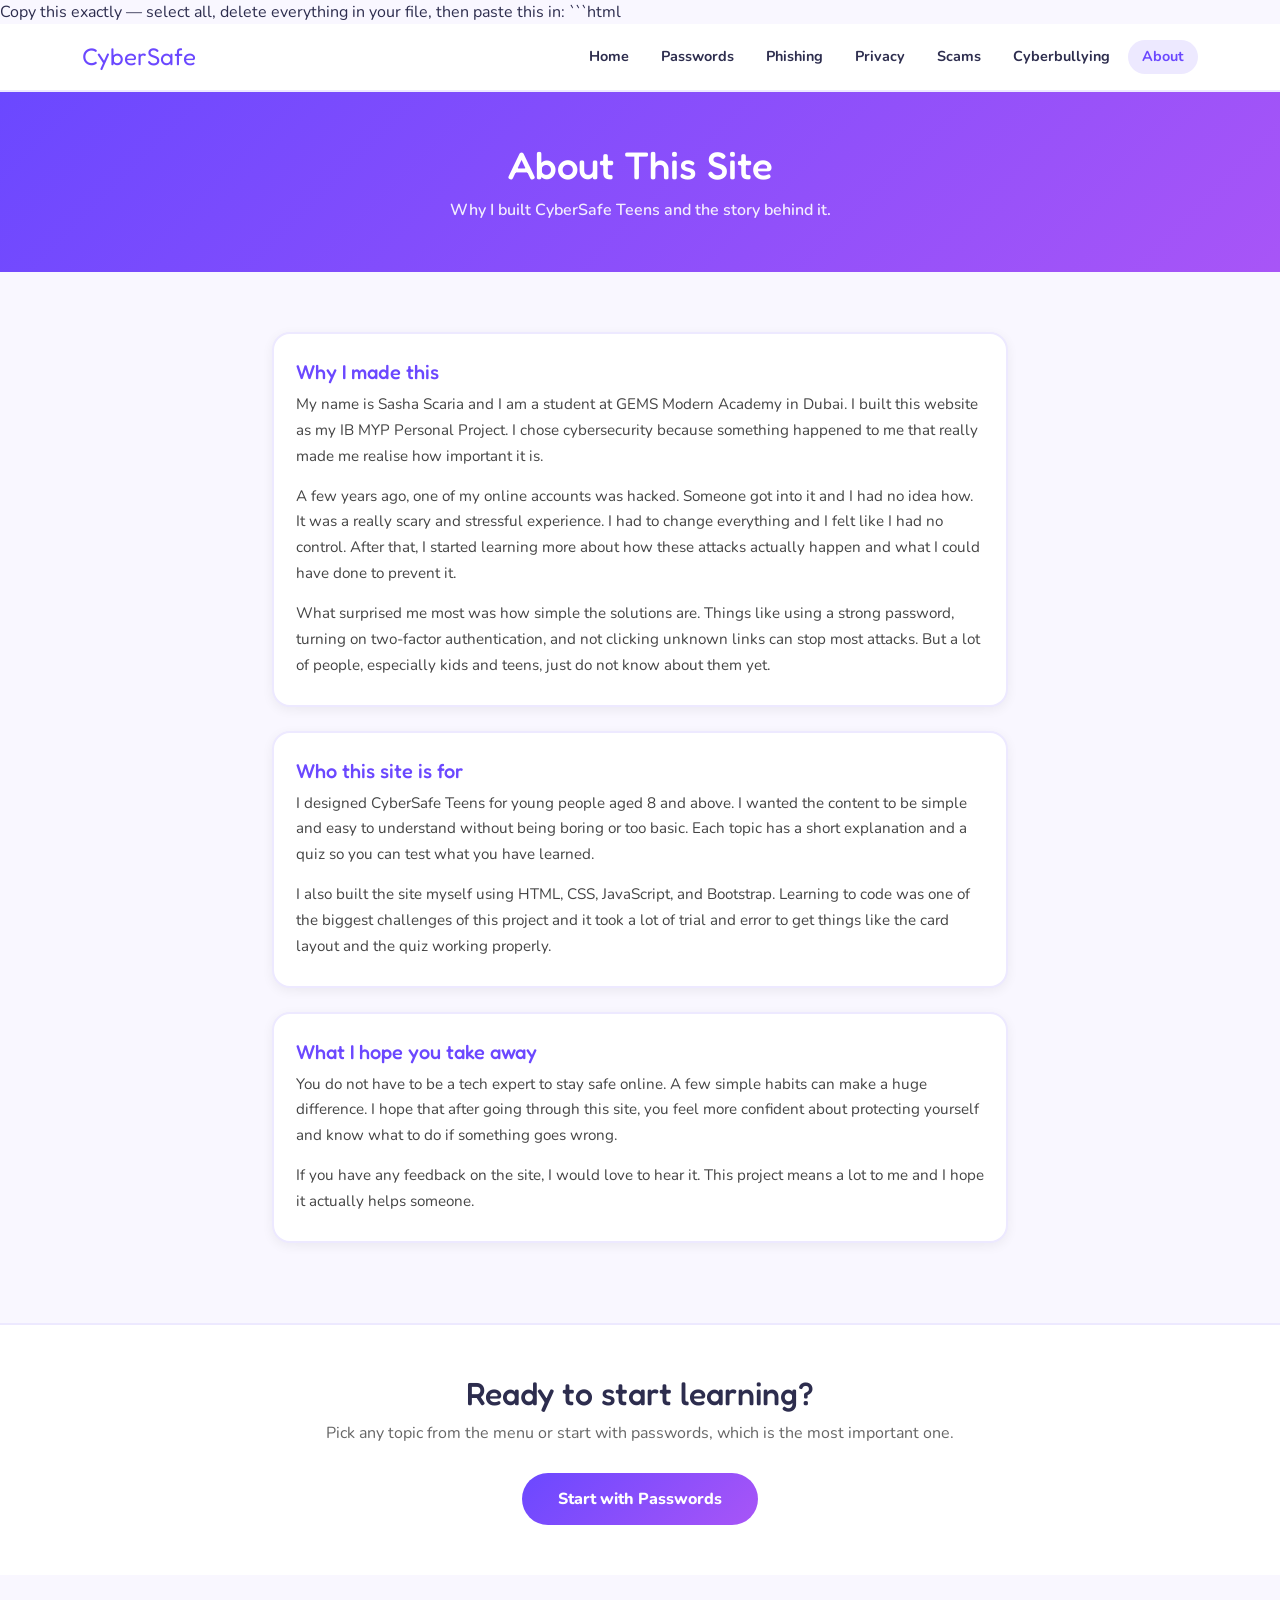
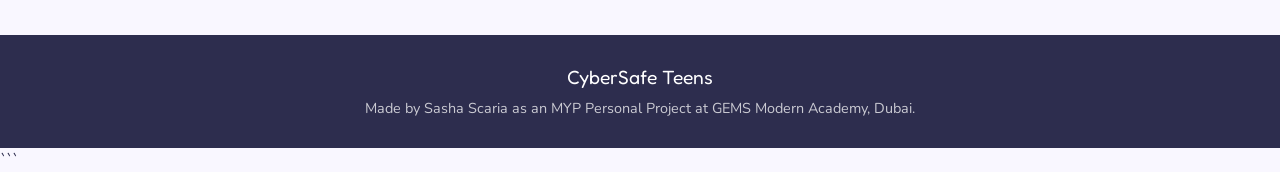
==== commit ca1e22cc: "Update about.html" ====
--- a/about.html
+++ b/about.html
@@ -1,3 +1,6 @@
+Copy this exactly — select all, delete everything in your file, then paste this in:
+
+```html
 <!DOCTYPE html>
 <html lang="en">
 <head>
@@ -45,7 +48,7 @@
           <h4>Why I made this</h4>
           <p>
             My name is Sasha Scaria and I am a student at GEMS Modern Academy in Dubai.
-            I built this website as my MYP Personal Project. I chose cybersecurity because
+            I built this website as my IB MYP Personal Project. I chose cybersecurity because
             something happened to me that really made me realise how important it is.
           </p>
           <p style="margin-top: 14px;">
@@ -109,3 +112,4 @@
 <script src="https://cdn.jsdelivr.net/npm/bootstrap@5.3.0/dist/js/bootstrap.bundle.min.js"></script>
 </body>
 </html>
+```
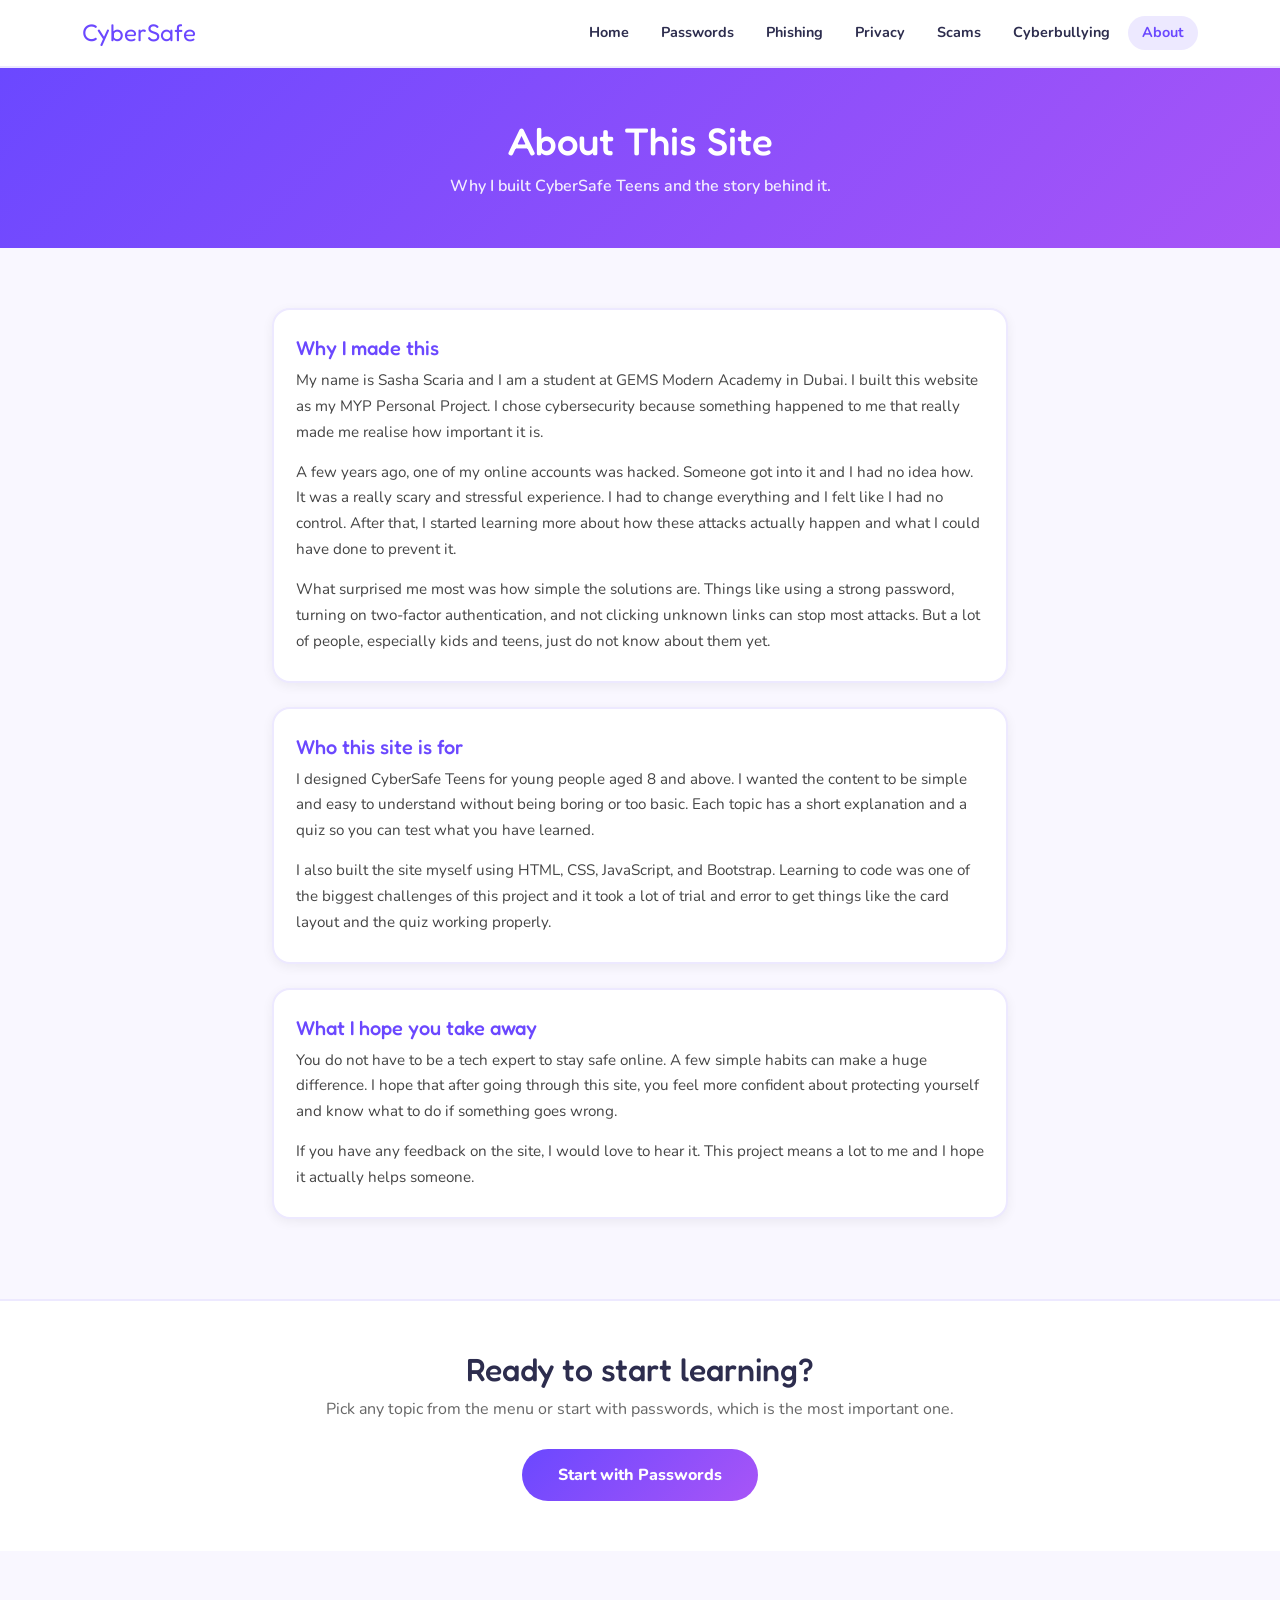
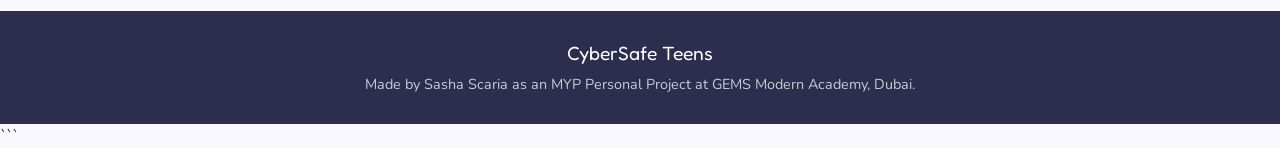
==== commit 4b98b9fe: "Update about.html" ====
--- a/about.html
+++ b/about.html
@@ -1,6 +1,3 @@
-Copy this exactly — select all, delete everything in your file, then paste this in:
-
-```html
 <!DOCTYPE html>
 <html lang="en">
 <head>
@@ -48,7 +45,7 @@
           <h4>Why I made this</h4>
           <p>
             My name is Sasha Scaria and I am a student at GEMS Modern Academy in Dubai.
-            I built this website as my IB MYP Personal Project. I chose cybersecurity because
+            I built this website as my MYP Personal Project. I chose cybersecurity because
             something happened to me that really made me realise how important it is.
           </p>
           <p style="margin-top: 14px;">
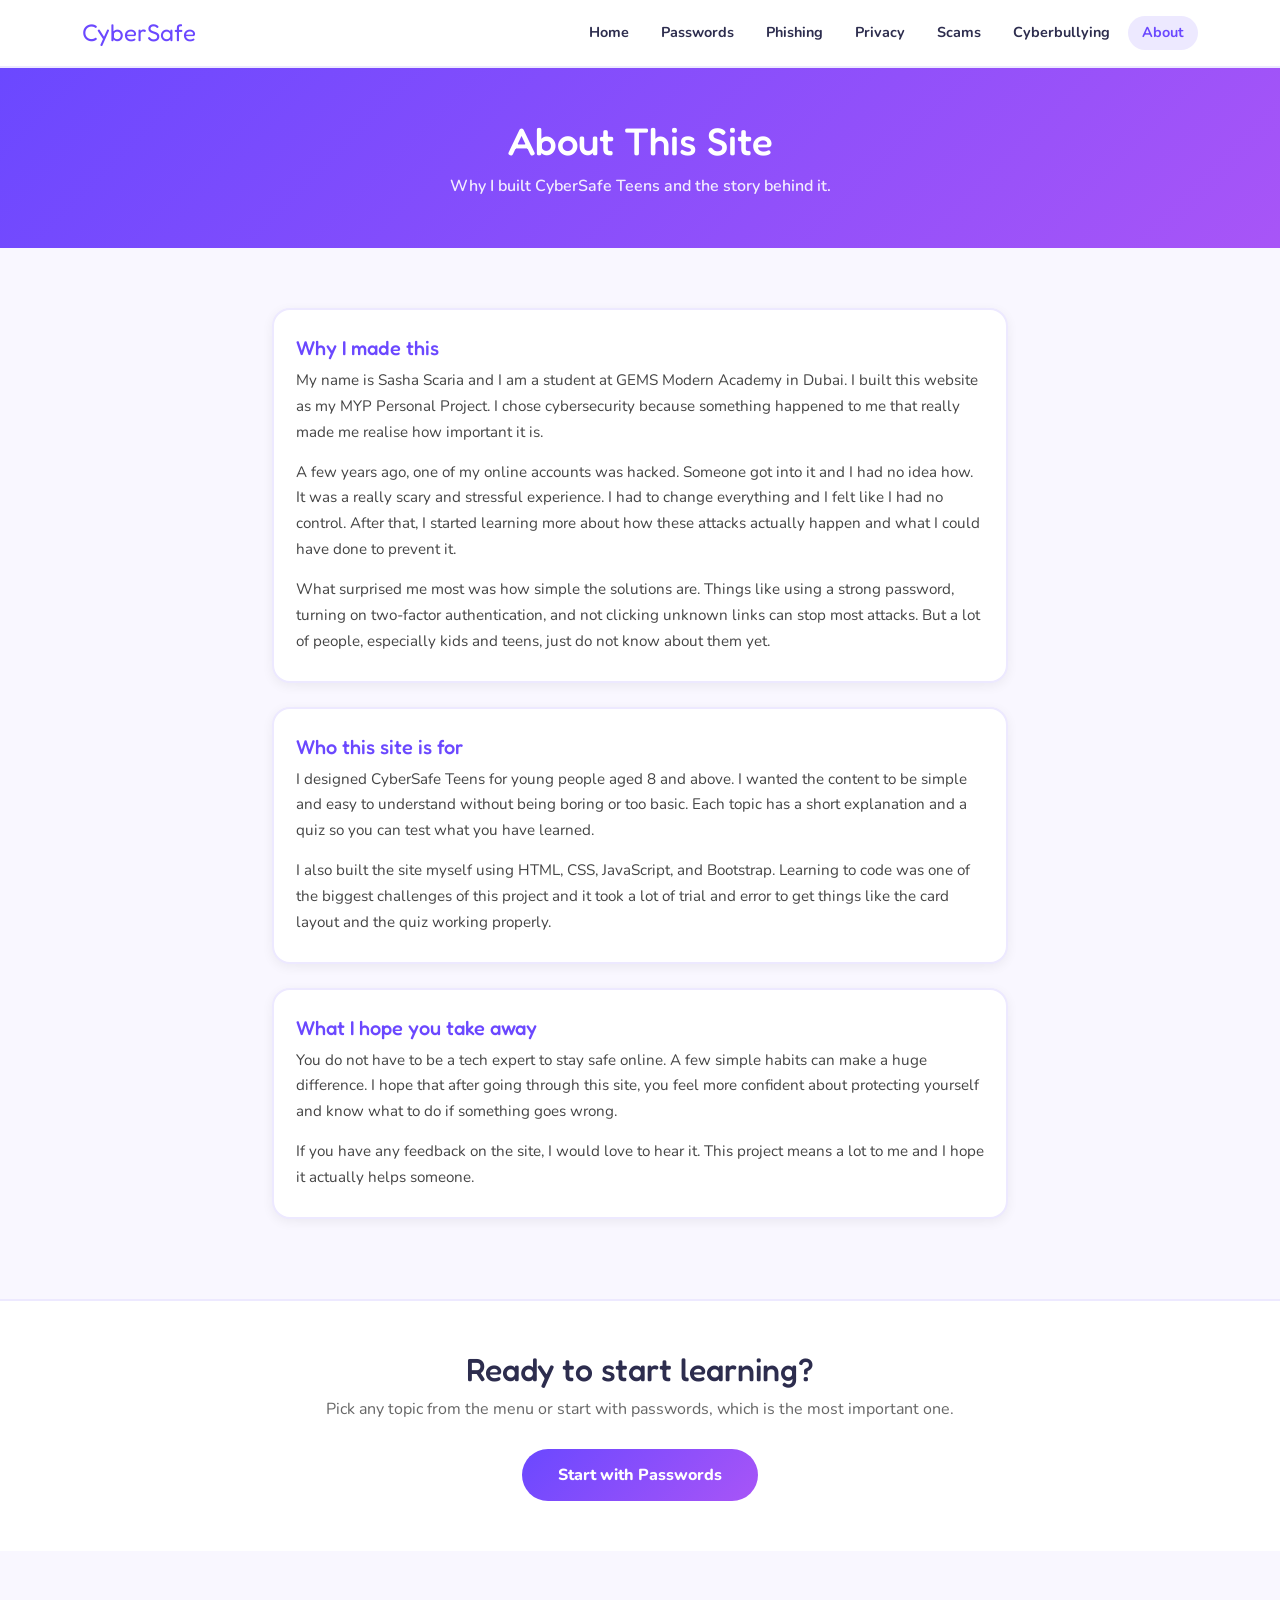
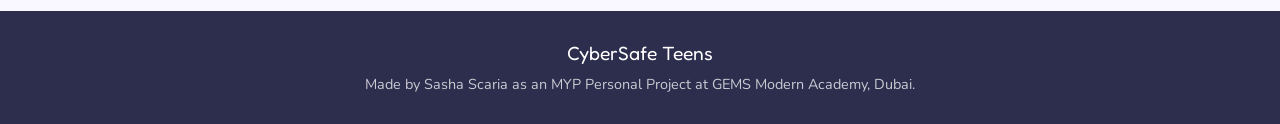
==== commit bdd38cd8: "Update about.html" ====
--- a/about.html
+++ b/about.html
@@ -109,4 +109,3 @@
 <script src="https://cdn.jsdelivr.net/npm/bootstrap@5.3.0/dist/js/bootstrap.bundle.min.js"></script>
 </body>
 </html>
-```
